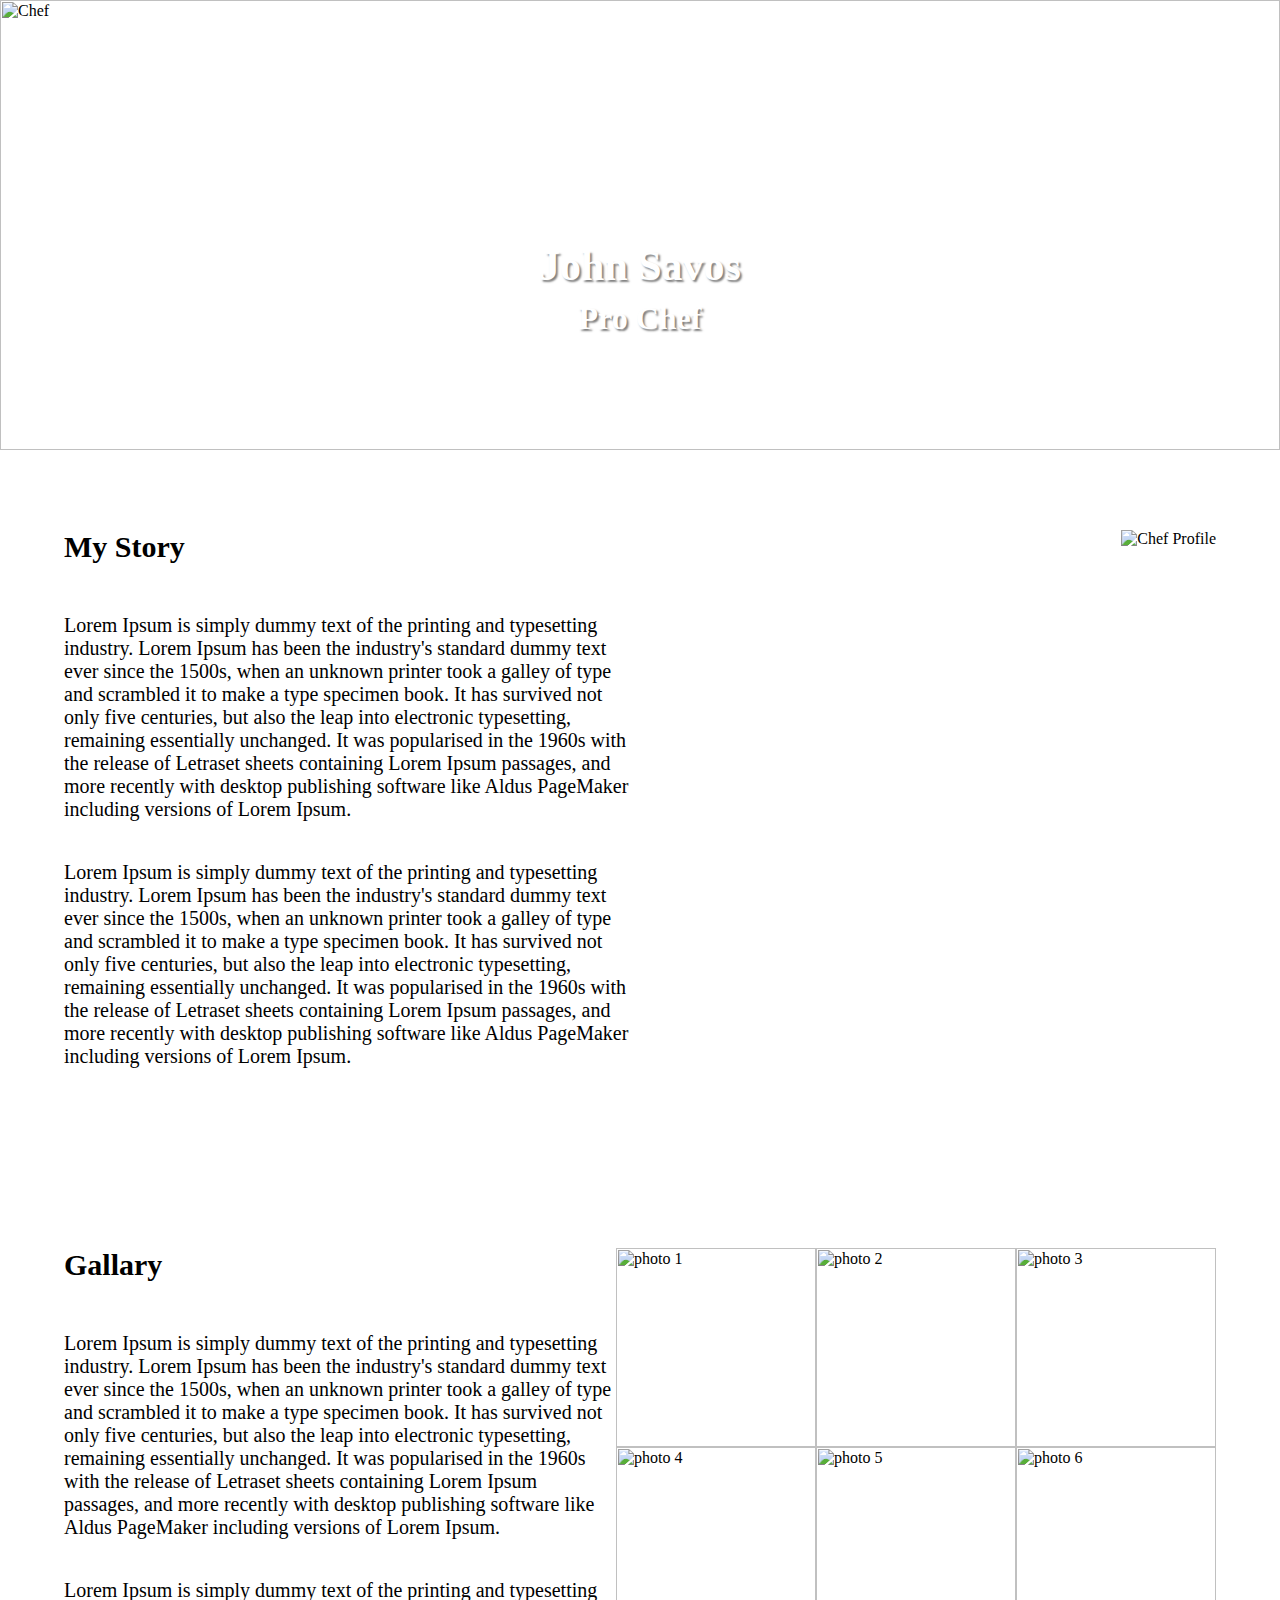
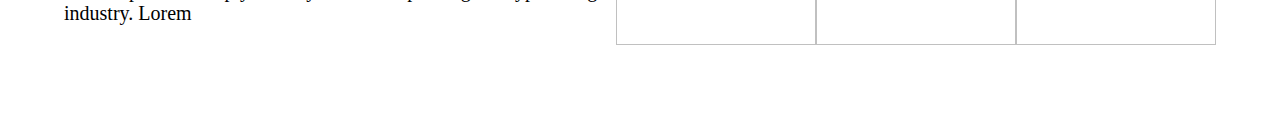
==== chef.html @ 573feaef "website" ====
<html lang="en">
<head>
    <meta charset="UTF-8">
    <meta name="viewport" content="width=device-width, initial-scale=1.0">
    <meta http-equiv="X-UA-Compatible" content="ie=edge">
    <title>John Savos</title>
    <link rel="stylesheet" href="style.css">
</head>
<body>
    <main>
    <div class="banner">
        <img src="./img/chef-bg.jpg" alt="Chef">
        <div class="author">
            <h1>John Savos</h1>
            <h3>Pro Chef</h3>
        </div>
    </div>

    <div class="story">
            <div class="story-description">
                    <h3>My Story</h3>
                    <p>
                        Lorem Ipsum is simply dummy text of the printing and typesetting industry. Lorem Ipsum has been the
                        industry's standard dummy text ever since the 1500s, when an unknown printer took a galley of type
                        and scrambled it to make a type specimen book. It has survived not only five centuries, but also the
                        leap into electronic typesetting, remaining essentially unchanged. It was popularised in the 1960s
                        with the release of Letraset sheets containing Lorem Ipsum passages, and more recently with desktop
                        publishing software like Aldus PageMaker including versions of Lorem Ipsum.
                    </p>
    
                    <p>
                        Lorem Ipsum is simply dummy text of the printing and typesetting industry. Lorem Ipsum has been the
                        industry's standard dummy text ever since the 1500s, when an unknown printer took a galley of type
                        and scrambled it to make a type specimen book. It has survived not only five centuries, but also the
                        leap into electronic typesetting, remaining essentially unchanged. It was popularised in the 1960s
                        with the release of Letraset sheets containing Lorem Ipsum passages, and more recently with desktop
                        publishing software like Aldus PageMaker including versions of Lorem Ipsum.
                    </p>
                </div>
                <div class="profile">
                    <img src="./img/chef-profile.jpg" alt="Chef Profile" srcset="">
                </div>
    </div>
   
    <div class="my-work">
            <div class="work-description">
                <h3>Gallary</h3>
                <p>
                    Lorem Ipsum is simply dummy text of the printing and typesetting industry. Lorem Ipsum has been the
                    industry's standard dummy text ever since the 1500s, when an unknown printer took a galley of type
                    and scrambled it to make a type specimen book. It has survived not only five centuries, but also the
                    leap into electronic typesetting, remaining essentially unchanged. It was popularised in the 1960s
                    with the release of Letraset sheets containing Lorem Ipsum passages, and more recently with desktop
                    publishing software like Aldus PageMaker including versions of Lorem Ipsum.
                </p>

                <p>
                    Lorem Ipsum is simply dummy text of the printing and typesetting industry. Lorem
                </p>
            </div>
            <div class="work-gallary">
                <img src="./img/chef-gallery-1.jpg" alt="photo 1">
                <img src="./img/chef-gallery-2.jpg" alt="photo 2">
                <img src="./img/chef-gallery-3.jpg" alt="photo 3">
                <img src="./img/chef-gallery-4.jpg" alt="photo 4">
                <img src="./img/chef-gallery-5.jpg" alt="photo 5">
                <img src="./img/chef-gallery-6.jpg" alt="photo 6">
            </div>
        </div>
    </div>  
    </main>
</body>
</html>
---- style.css ----
*,
*::before,
*::after {
  margin: 0;
  padding: 0;
  box-sizing: border-box;
}

@font-face {
  font-family: PopLight;
  src: url("./Poppins/Poppins-Light.ttf");
}

@font-face {
  font-family: PopRegular;
  src: url("./Poppins/Poppins-Regular.ttf");
}

body {
  font-family: PopLight;
}

.portfolio {
  color: white;
  background: radial-gradient(rgba(43, 55, 96, 1), rgba(11, 16, 35, 1));
}

nav {
  min-height: 10vh;
  width: 90%;
  margin: auto;
  display: flex;
  justify-content: space-between;
  align-items: center;
  padding: 20px 0px;
}

.logo {
  font-size: 20px;
}

.page {
  min-height: 90vh;
  display: grid;
  grid-template-columns: 5% 1fr 1fr 1fr 5%;
}

/* Img transform */
.hero {
  overflow: hidden;
  height: 500px;
  align-self: center;
  justify-self: center;
  display: flex;
}

.hero img {
  height: 500px;
  transition: transform 0.3s ease-out;
  cursor: pointer;
}

.model-right {
  transform: translateY(10%);
}

.model-left {
  transform: translateY(-10%);
}

.hero:hover .model-left {
  transform: translateY(0);
}

.hero:hover .model-right {
  transform: translateY(0);
}

.details {
  grid-column: 2/3;
  align-self: end;
}

.details h1 {
  font-size: 64px;
  font-family: PopRegular;
}

.details h2 {
  font-size: 42px;
  padding-top: 10px;
  padding-bottom: 10px;
}

.details p {
  font-size: 24px;
  padding: 20px 0px 50px 0px;
}

.pages {
  position: absolute;
  right: 5%;
  top: 50%;
  transform: translateY(-50%);
}

.pages>div {
  display: flex;
  align-items: center;
  justify-content: space-between;
}

.pages h3 {
  font-size: 24px;
  padding: 30px;
}

.pages svg {
  cursor: pointer;
  opacity: 0.5;
  transform: scale(2);
}

.pages svg:hover {
  animation: dot 0.5s ease-in-out infinite alternate;
}

.pages svg.active {
  opacity: 1;
}

@keyframes dot {
  0% {
    transform: scale(1);
  }

  100% {
    transform: scale(3);
  }
}

/* Photo html */
.banner {
  height: 50vh;
  width: 100%;
  position: relative;
}

.banner img {
  height: 100%;
  width: 100%;
  object-fit: cover;
  object-position: top;
}

.author {
  position: absolute;
  top: 70%;
  left: 50%;
  transform: translate(-50%, -70%);
  color: white;
  text-shadow: 2px 2px 2px rgba(0, 0, 0, 0.5);
  text-align: center;
}

.author h1 {
  font-size: 42px;
}

.author h3 {
  padding: 10px 0;
  font-size: 32px;
}

.story,
.my-work {
  display: flex;
  justify-content: space-between;
  width: 90%;
  margin: auto;
  padding: 80px 0px;
}

.story-description,
.work-description {
  width: 50%;
}

.story-description h3,
.work-description h3 {
  font-size: 30px;
  padding-bottom: 30px;
}

.story-description p,
.work-description p {
  padding: 20px 0;
  font-size: 20px;
}

.work-gallary{
  display: grid;
  grid-template-columns: repeat(3, 200px); 
}

.work-gallary img{ 
  width:100%;
  align-self: stretch;
}

@media (max-width: 1024px){
  .pages{
    grid-template-columns: 5% 1fr 5%;
    grid-template-rows: 2fr 1fr;
    align-items: center;
  }
  .hero{
    grid-column: 2/3;
    height:auto;
  }
  .hero img{
    height: 500px;
  }
  .details{
    grid-row: 2/3;
    grid-column: 2/3;
    text-align: center;
  }
  .details h1{
    font-size: 48px;
  }
  .details h2{
    font-size: 38px;
  }
  .story , .my-work{
    flex-direction: column;
  }
  .story-description , .work-description{
    width:100%;
  }
  .work-gallary{
    display: grid;
    grid-template-columns: repeat(auto-fit,minmax(250px,1fr));
  }
  .profile{
    padding-top:30px;
    text-align: center;
  }
}

@media (max-width:768px){
  .page{
    grid-template-rows: 2fr 1fr;
  }
  .hero img{
    height:300px;
  }
  .details h1{
    font-size:38px;
  }
  .details h2{
    font-size:28px;
  }
}
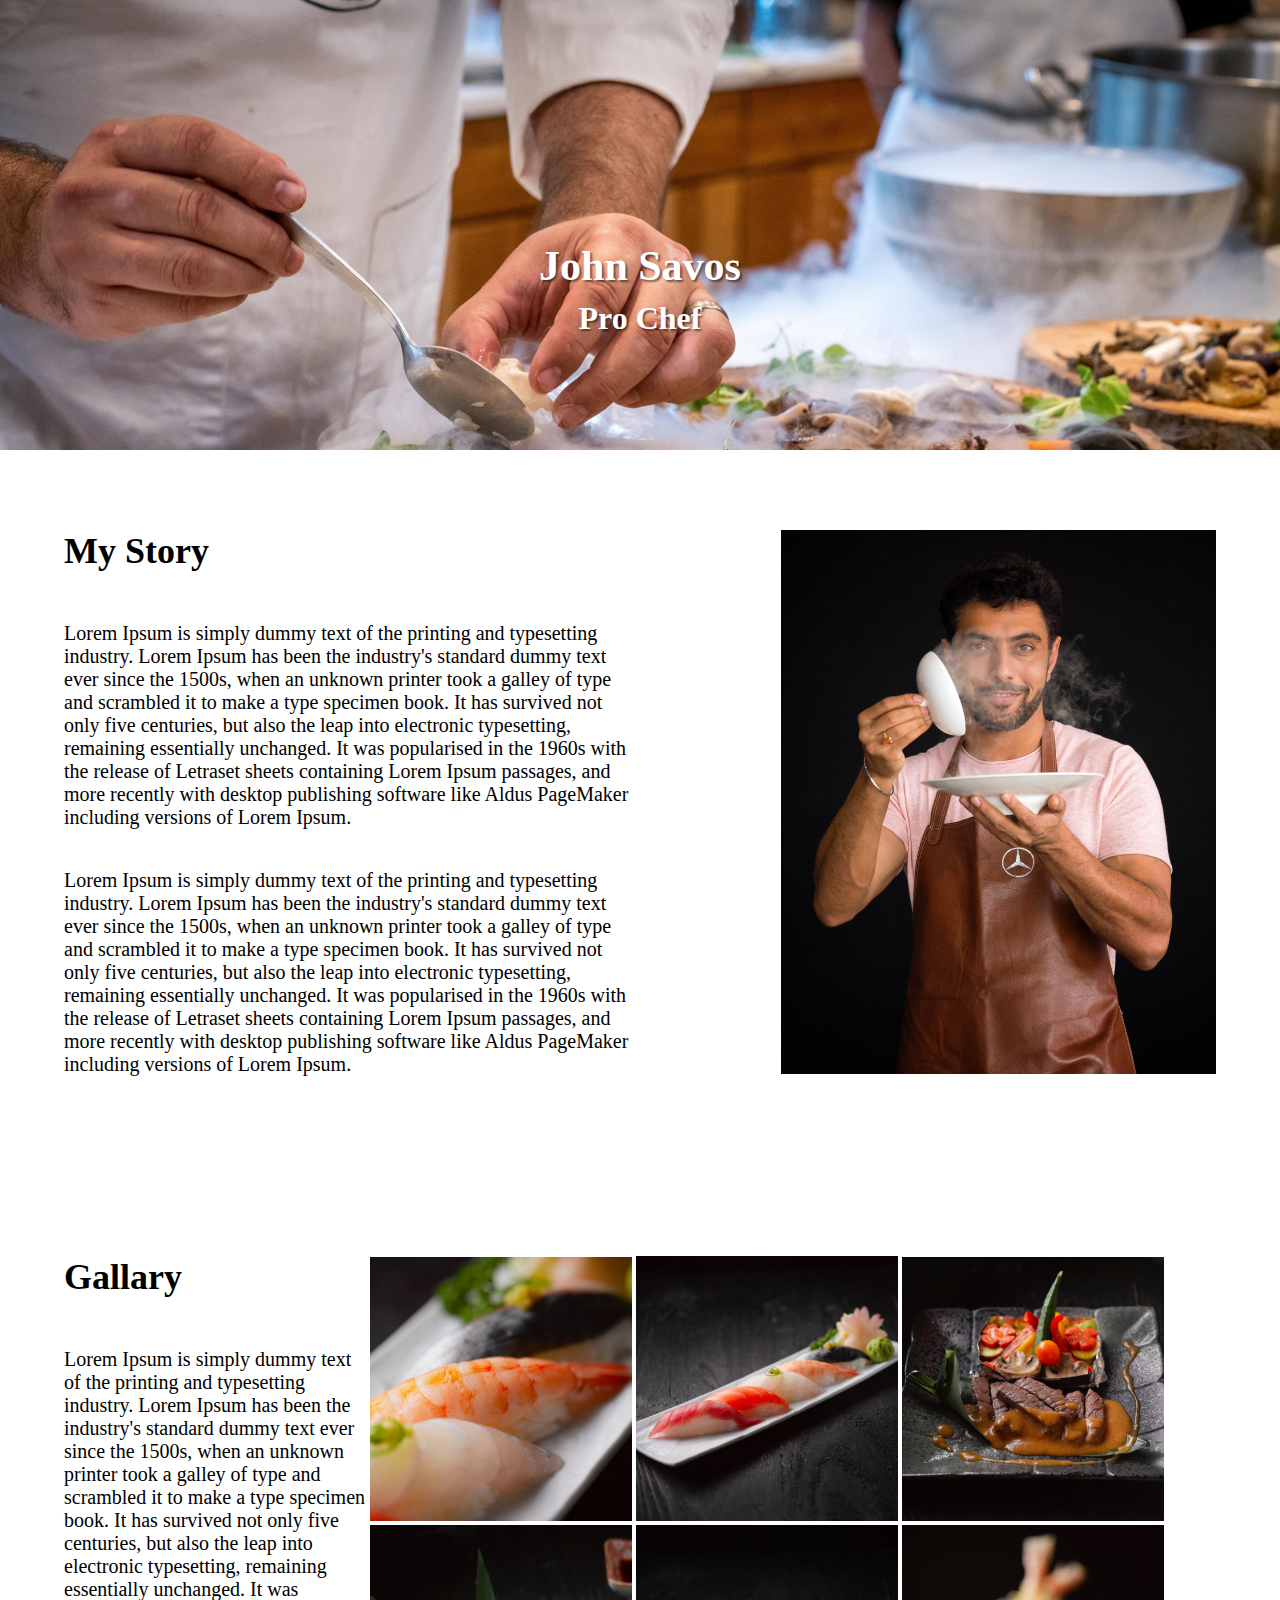
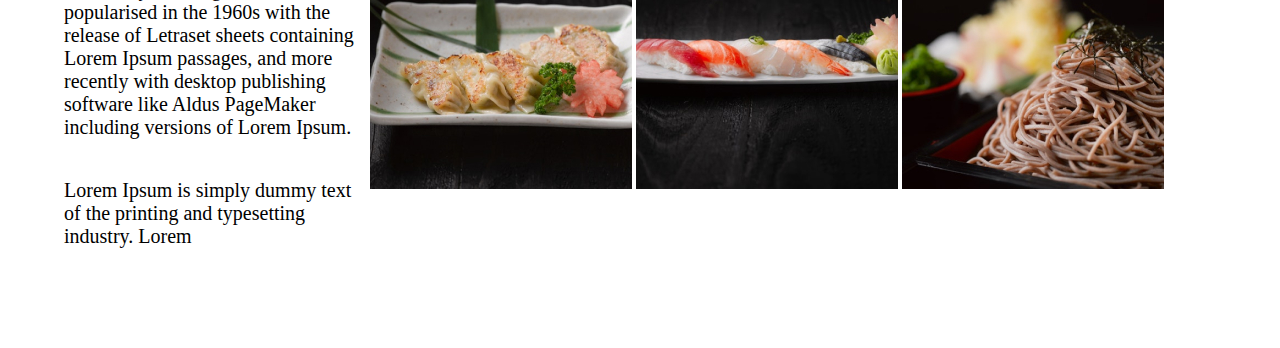
==== commit 58d15b11: "Update chef.html" ====
--- a/chef.html
+++ b/chef.html
@@ -9,7 +9,7 @@
 <body>
     <main>
     <div class="banner">
-        <img src="./img/chef-bg.jpg" alt="Chef">
+        <img src="./chef-bg.jpg" alt="Chef">
         <div class="author">
             <h1>John Savos</h1>
             <h3>Pro Chef</h3>
@@ -38,7 +38,7 @@
                     </p>
                 </div>
                 <div class="profile">
-                    <img src="./img/chef-profile.jpg" alt="Chef Profile" srcset="">
+                    <img src="./chef-profile.jpg" alt="Chef Profile" srcset="">
                 </div>
     </div>
    
@@ -59,15 +59,15 @@
                 </p>
             </div>
             <div class="work-gallary">
-                <img src="./img/chef-gallery-1.jpg" alt="photo 1">
-                <img src="./img/chef-gallery-2.jpg" alt="photo 2">
-                <img src="./img/chef-gallery-3.jpg" alt="photo 3">
-                <img src="./img/chef-gallery-4.jpg" alt="photo 4">
-                <img src="./img/chef-gallery-5.jpg" alt="photo 5">
-                <img src="./img/chef-gallery-6.jpg" alt="photo 6">
+                <img src="./chef-gallery-1.jpg" alt="photo 1">
+                <img src="./chef-gallery-2.jpg" alt="photo 2">
+                <img src="./chef-gallery-3.jpg" alt="photo 3">
+                <img src="./chef-gallery-4.jpg" alt="photo 4">
+                <img src="./chef-gallery-5.jpg" alt="photo 5">
+                <img src="./chef-gallery-6.jpg" alt="photo 6">
             </div>
         </div>
     </div>  
     </main>
 </body>
-</html>+</html>
--- a/style.css
+++ b/style.css
@@ -8,12 +8,11 @@
 
 @font-face {
   font-family: PopLight;
-  src: url("./Poppins/Poppins-Light.ttf");
-}
-
+  src: url("./fonts/Poppins-Light.ttf");
+}
 @font-face {
   font-family: PopRegular;
-  src: url("./Poppins/Poppins-Regular.ttf");
+  src: url("./fonts/Poppins-Regular.ttf");
 }
 
 body {
@@ -44,8 +43,16 @@
   display: grid;
   grid-template-columns: 5% 1fr 1fr 1fr 5%;
 }
-
-/* Img transform */
+.chef,
+.hairstyle {
+  position: absolute;
+  bottom: 0%;
+  left: 0%;
+  width: 100%;
+  opacity: 0;
+  pointer-events: none;
+}
+
 .hero {
   overflow: hidden;
   height: 500px;
@@ -59,21 +66,22 @@
   transition: transform 0.3s ease-out;
   cursor: pointer;
 }
+.hero a {
+  display: flex;
+}
 
 .model-right {
-  transform: translateY(10%);
-}
-
+  transform: translate(0%, 10%);
+}
 .model-left {
-  transform: translateY(-10%);
-}
-
+  transform: translate(0%, -10%);
+}
+
+.hero:hover .model-right {
+  transform: translate(0%, 0%);
+}
 .hero:hover .model-left {
-  transform: translateY(0);
-}
-
-.hero:hover .model-right {
-  transform: translateY(0);
+  transform: translate(0%, 0%);
 }
 
 .details {
@@ -85,13 +93,10 @@
   font-size: 64px;
   font-family: PopRegular;
 }
-
 .details h2 {
   font-size: 42px;
-  padding-top: 10px;
-  padding-bottom: 10px;
-}
-
+  padding: 20px 0px;
+}
 .details p {
   font-size: 24px;
   padding: 20px 0px 50px 0px;
@@ -103,13 +108,11 @@
   top: 50%;
   transform: translateY(-50%);
 }
-
-.pages>div {
+.pages > div {
   display: flex;
   align-items: center;
   justify-content: space-between;
 }
-
 .pages h3 {
   font-size: 24px;
   padding: 30px;
@@ -120,7 +123,6 @@
   opacity: 0.5;
   transform: scale(2);
 }
-
 .pages svg:hover {
   animation: dot 0.5s ease-in-out infinite alternate;
 }
@@ -131,28 +133,24 @@
 
 @keyframes dot {
   0% {
-    transform: scale(1);
-  }
-
+    transform: scale(2);
+  }
   100% {
-    transform: scale(3);
-  }
-}
-
-/* Photo html */
+    transform: scale(4);
+  }
+}
+
 .banner {
   height: 50vh;
   width: 100%;
   position: relative;
 }
-
 .banner img {
   height: 100%;
   width: 100%;
   object-fit: cover;
   object-position: top;
 }
-
 .author {
   position: absolute;
   top: 70%;
@@ -162,13 +160,11 @@
   text-shadow: 2px 2px 2px rgba(0, 0, 0, 0.5);
   text-align: center;
 }
-
 .author h1 {
   font-size: 42px;
 }
-
 .author h3 {
-  padding: 10px 0;
+  padding: 10px 0px;
   font-size: 32px;
 }
 
@@ -180,85 +176,119 @@
   margin: auto;
   padding: 80px 0px;
 }
-
 .story-description,
 .work-description {
   width: 50%;
 }
-
 .story-description h3,
 .work-description h3 {
-  font-size: 30px;
+  font-size: 36px;
   padding-bottom: 30px;
 }
 
 .story-description p,
 .work-description p {
-  padding: 20px 0;
+  padding: 20px 0px;
   font-size: 20px;
 }
 
-.work-gallary{
+.work-gallery {
   display: grid;
-  grid-template-columns: repeat(3, 200px); 
-}
-
-.work-gallary img{ 
-  width:100%;
-  align-self: stretch;
-}
-
-@media (max-width: 1024px){
-  .pages{
+  grid-template-columns: repeat(3, 200px);
+}
+.work-gallery img {
+  width: 100%;
+}
+
+@media (max-width: 1024px) {
+  .page {
     grid-template-columns: 5% 1fr 5%;
     grid-template-rows: 2fr 1fr;
     align-items: center;
   }
-  .hero{
+  .hero {
     grid-column: 2/3;
-    height:auto;
-  }
-  .hero img{
+    height: auto;
+  }
+  .hero img {
     height: 500px;
   }
-  .details{
+  .details {
     grid-row: 2/3;
     grid-column: 2/3;
     text-align: center;
   }
-  .details h1{
+  .details h1 {
     font-size: 48px;
   }
-  .details h2{
+  .details h2 {
     font-size: 38px;
   }
-  .story , .my-work{
+  .story,
+  .my-work {
     flex-direction: column;
   }
-  .story-description , .work-description{
-    width:100%;
-  }
-  .work-gallary{
+  .story-description,
+  .work-description {
+    width: 100%;
+  }
+  .work-gallery {
     display: grid;
-    grid-template-columns: repeat(auto-fit,minmax(250px,1fr));
-  }
-  .profile{
-    padding-top:30px;
+    grid-template-columns: repeat(auto-fit, minmax(250px, 1fr));
+  }
+  .profile {
+    padding-top: 30px;
     text-align: center;
   }
 }
 
-@media (max-width:768px){
-  .page{
-    grid-template-rows: 2fr 1fr;
-  }
-  .hero img{
-    height:300px;
-  }
-  .details h1{
-    font-size:38px;
-  }
-  .details h2{
-    font-size:28px;
-  }
-}+@media (max-width: 768px) {
+  .hero img {
+    height: 400px;
+  }
+  .details h1 {
+    font-size: 38px;
+  }
+  .details h2 {
+    font-size: 28px;
+  }
+}
+
+.nav-open {
+  position: absolute;
+  top: 0px;
+  left: 0px;
+  width: 100%;
+  height: 50vh;
+  background: white;
+  z-index: 1;
+  color: black;
+  display: grid;
+  grid-template-columns: 5% 1fr 1fr 5%;
+  justify-items: center;
+  align-items: center;
+  text-align: center;
+  transform: translateY(-100%);
+}
+
+.contact {
+  grid-column: 2/3;
+}
+.nav-open h3 {
+  font-size: 28px;
+  padding-bottom: 40px;
+}
+.nav-open p {
+  font-size: 18px;
+}
+.social-links img {
+  padding: 0px 20px;
+}
+
+.logo,
+.menu {
+  z-index: 2;
+}
+.menu {
+  cursor: pointer;
+}
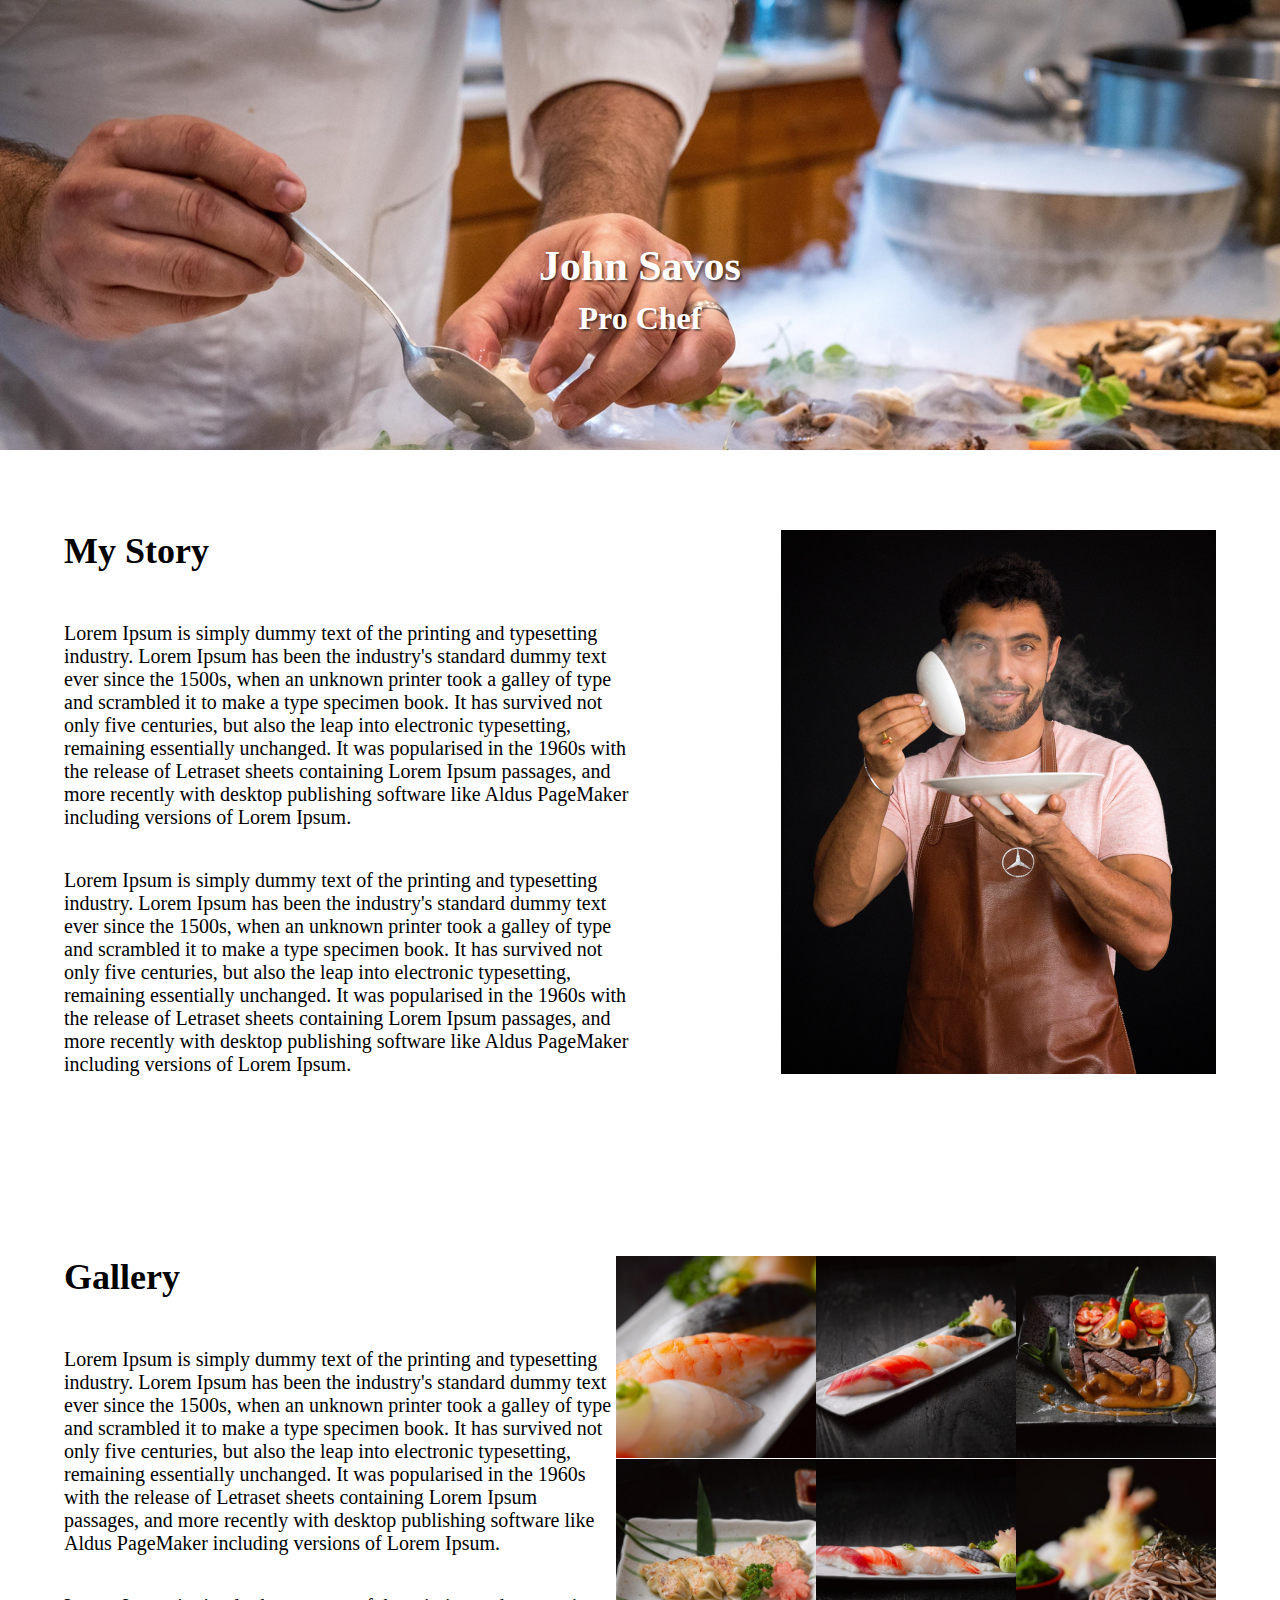
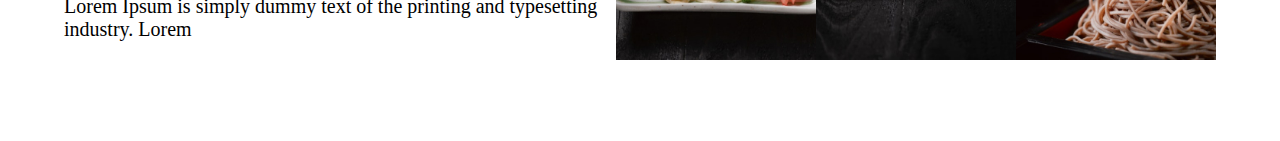
==== commit cad4491e: "Update chef.html" ====
--- a/chef.html
+++ b/chef.html
@@ -44,7 +44,7 @@
    
     <div class="my-work">
             <div class="work-description">
-                <h3>Gallary</h3>
+                <h3>Gallery</h3>
                 <p>
                     Lorem Ipsum is simply dummy text of the printing and typesetting industry. Lorem Ipsum has been the
                     industry's standard dummy text ever since the 1500s, when an unknown printer took a galley of type
@@ -58,7 +58,7 @@
                     Lorem Ipsum is simply dummy text of the printing and typesetting industry. Lorem
                 </p>
             </div>
-            <div class="work-gallary">
+            <div class="work-gallery">
                 <img src="./chef-gallery-1.jpg" alt="photo 1">
                 <img src="./chef-gallery-2.jpg" alt="photo 2">
                 <img src="./chef-gallery-3.jpg" alt="photo 3">
